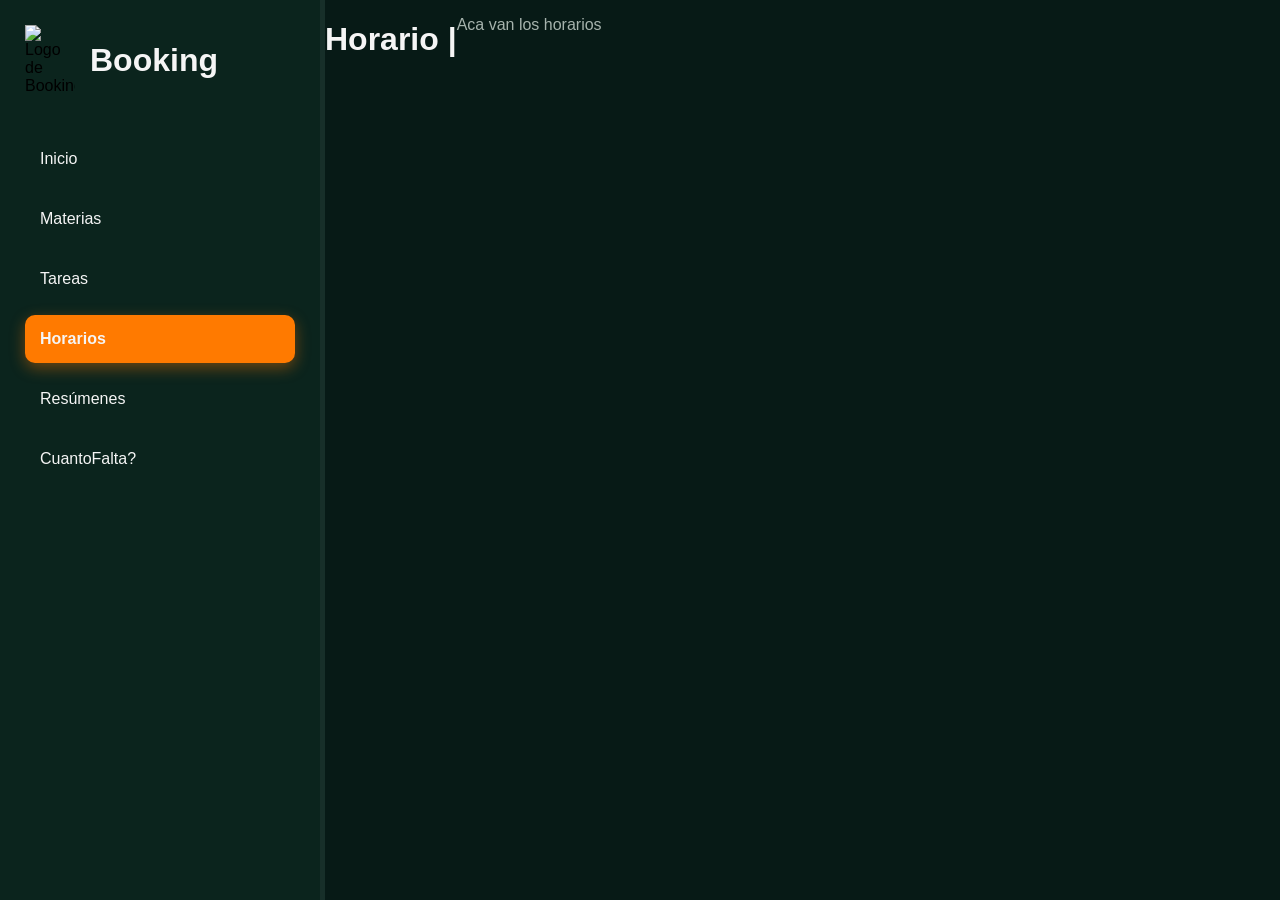
==== HTMLs/horario.html @ 636580c9 "Pequeños avances" ====
<!DOCTYPE html>
<html lang="es">

<head>
    <meta charset="UTF-8">
    <meta name="viewport" content="width=device-width, initial-scale=1.0">
    <title>Booking - Horario</title>
    <link rel="stylesheet" href="../style.css">
    <link rel="stylesheet" href="../CSSs/inicio.css">
    <link rel="preconnect" href="https://fonts.googleapis.com">
    <link rel="preconnect" href="https://fonts.gstatic.com/" crossorigin>
    <link href="https://fonts.googleapis.com/css2?family=Geist+Pixel&display=swap" rel="stylesheet">
    <link rel="shortcut icon" href="../Imgs/Logo_Texto.png" type="image/x-icon">
</head>

<body>
    <!-- <h1 class="titulo">Bienvenido a Booking</h1>
    <h3 class="subtitulo">inicio</h3> -->
    <div class="container">
        <aside class="sidebar">
            <div class="logo">
                <img src="../Imgs/logo.png" alt="Logo de Booking">
                <span class="nombre">Booking</span>
            </div>
            <nav class="menu">
                <ul>
                    <li><a href="inicio.html">Inicio</a></li>
                    <li><a href="materias.html">Materias</a></li>
                    <li><a href="tareas.html">Tareas</a></li>
                    <li><a href="horario.html" class="active">Horarios</a></li>
                    <li><a href="resumenes.html">Resúmenes</a></li>
                    <li><a href="https://xbrucapoo.github.io/CuantoFalta-/">CuantoFalta?</a></li>
                </ul>
            </nav>
        </aside>
        <h1 class="titulo">Horario | </h1>
        <p class="subtitulo">Aca van los horarios</p>
    </div>
</body>
</html>

</html>
---- style.css ----
/*paleta de colores  */

:root {
--bg:                    #071A16; /*--Fondo principal	Verde muy oscuro*/	
--bg-secundario:         #0B241D; /*--Fondo secundario	Verde oscuro*/	
--tarjeta:               #102C24; /*--Tarjetas Cards	Verde grisáceo*/	
--sidebar-color:         #081D18; /*--Sidebar	Verde profundo*/	
--bordes:                #1D4A3E; /*--Bordes	Verde oscuro*/	
--Text-color:            #F5F5F5; /*--Texto principal	Blanco*/	
--Text-secundario:       #A6B3AD; /*--Texto secundario	Gris claro*/	
--Text-deshabilitado:    #68746F; /*--Texto deshabilitado	Gris oscuro*/	
--Color-principal:       #FF7A00; /*--Naranja principal*/		
--naranja-hover:         #FF922E; /*--Naranja hover*/		
--naranja-oscuro:        #D86400; /*--Naranja oscuro pressed*/		
--Exito:                 #22C55E; /*--Éxito*/		
--Advertencia:           #FACC15; /*--Advertencia*/		
--Error:                 #EF4444; /*--Error*/	
--Informacion:           #3B82F6; /*--Información*/	 
}
---- CSSs/inicio.css ----
/* paleta de colores  */ 

:root {
--bg:                    #071A16; /*--Fondo principal	Verde muy oscuro*/	
--bg-secundario:         #0B241D; /*--Fondo secundario	Verde oscuro*/	
--tarjeta:               #102C24; /*--Tarjetas Cards	Verde grisáceo*/	
--sidebar-color:         #081D18; /*--Sidebar	Verde profundo*/	
--bordes:                #1D4A3E; /*--Bordes	Verde oscuro*/	
--Text-color:            #F5F5F5; /*--Texto principal	Blanco*/	
--Text-secundario:       #A6B3AD; /*--Texto secundario	Gris claro*/	
--Text-deshabilitado:    #68746F; /*--Texto deshabilitado	Gris oscuro*/	
--Color-principal:       #FF7A00; /*--Naranja principal*/		
--hover-naranja:         #FF922E; /*--Naranja hover*/		
--naranja-oscuro:        #D86400; /*--Naranja oscuro pressed*/		
--Exito:                 #22C55E; /*--Éxito*/		
--Advertencia:           #FACC15; /*--Advertencia*/		
--Error:                 #EF4444; /*--Error*/	
--Informacion:           #3B82F6; /*--Información*/	 
}

body {
    font-family: 'Geist Pixel', sans-serif;
    margin: 0;
    padding: 0;
    background: var(--bg);
}

.titulo {
    color: var(--Text-color); 
    font-family: 'Geist Pixel', sans-serif; 

}

.subtitulo {
    color: var(--Text-secundario);
    font-family: 'Geist Pixel', sans-serif;
}

.container{
    display:flex;
    height:100vh;
}

.sidebar{
    width:270px;
    background:var(--bg-secundario);
    display:flex;
    flex-direction:column;
    padding:25px;
    border-right:5px solid rgba(255,255,255,.05);
    font-family: 'Geist Pixel', sans-serif;
}

.logo{
    display: flex;
    align-items: center;
    gap: 15px;
    margin-bottom: 40px;
}

.logo img{
    width: 50px;
}

.nombre{
    font-size: 2rem;
    font-weight: bold;
    color: var(--Text-color);
    font-family: 'Geist Pixel', sans-serif;
}

.menu{
    width: 100%;
    font-family: 'Geist Pixel', sans-serif;
}

.menu ul{
    list-style: none;
    padding: 0;
    margin: 0;
}

.menu li{
    margin-bottom: 12px;
}

.menu a{
    display: flex;
    align-items: center;
    padding: 15px;
    text-decoration: none;
    color: var(--Text-color);
    border-radius: 10px;
    transition: all .25s ease;
}

.menu a:hover{
    background: var(--bordes);
    transform: translateX(6px);
}

.menu a.active{
    background: var(--Color-principal);
    color: var(--Text-color);
    font-weight: 600;
    box-shadow: 0 5px 15px rgba(255, 122, 0, .4);
}
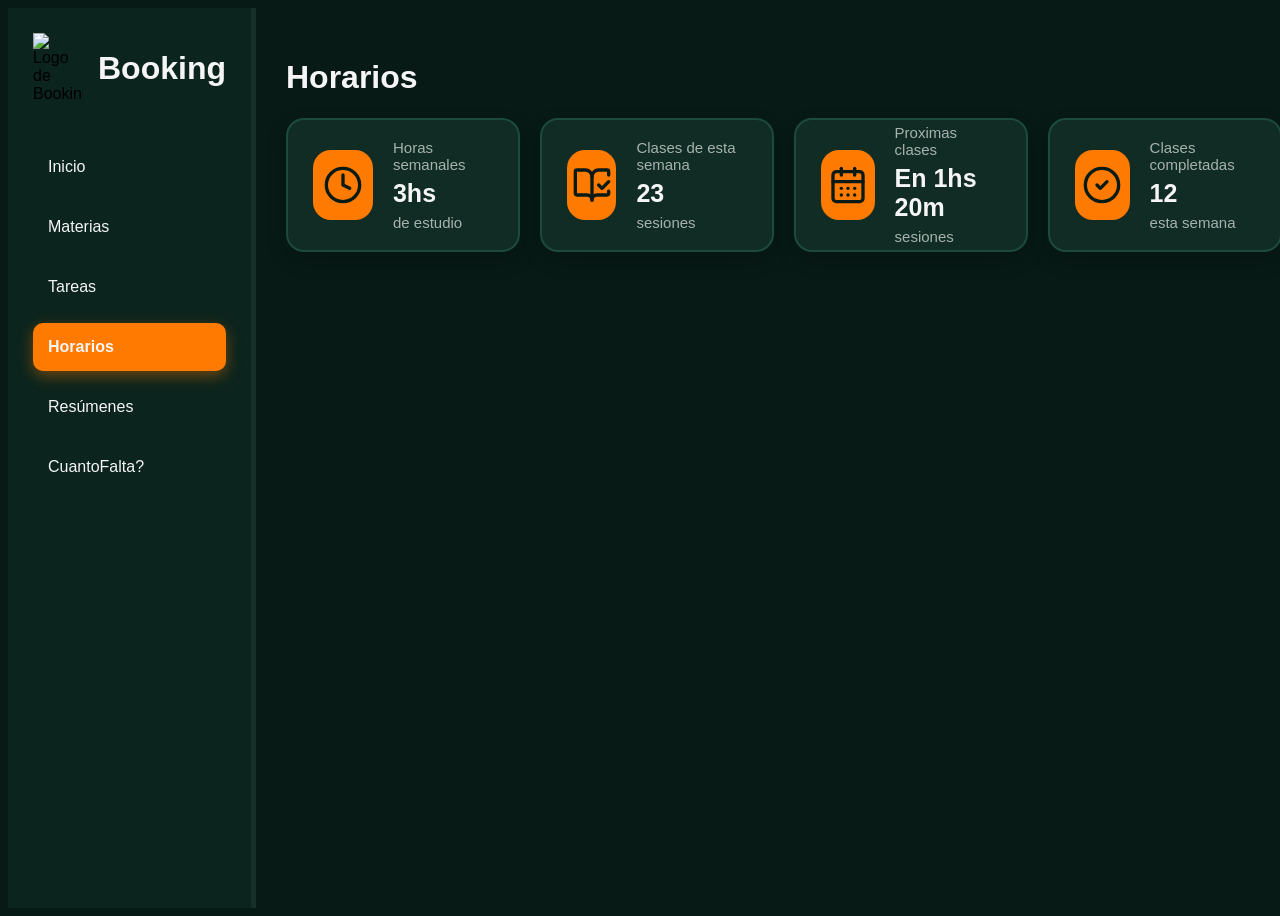
==== commit 3f5e535e: "horarios en procedimiento" ====
--- a/HTMLs/horario.html
+++ b/HTMLs/horario.html
@@ -7,10 +7,12 @@
     <title>Booking - Horario</title>
     <link rel="stylesheet" href="../style.css">
     <link rel="stylesheet" href="../CSSs/inicio.css">
+    <link rel="stylesheet" href="../CSSs/horario.css">
     <link rel="preconnect" href="https://fonts.googleapis.com">
     <link rel="preconnect" href="https://fonts.gstatic.com/" crossorigin>
     <link href="https://fonts.googleapis.com/css2?family=Geist+Pixel&display=swap" rel="stylesheet">
     <link rel="shortcut icon" href="../Imgs/Logo_Texto.png" type="image/x-icon">
+
 </head>
 
 <body>
@@ -33,9 +35,95 @@
                 </ul>
             </nav>
         </aside>
-        <h1 class="titulo">Horario | </h1>
-        <p class="subtitulo">Aca van los horarios</p>
+        
+
+        <main class="contenido">  
+            
+            <h1 class="titulo">Horarios </h1>
+
+            <section class="card-superior">
+
+                <section class="tarjeta">
+                    <div class="titulo-section">
+                        <div class="icono-horario-semanal">
+                            <svg xmlns="http://www.w3.org/2000/svg" width="50" height="50"
+                            viewBox="0 0 24 24" fill="none" stroke="currentColor" stroke-width="2"
+                            stroke-linecap="round" stroke-linejoin="round" class="lucide lucide-clock-icon lucide-clock">
+                            <circle cx="12" cy="12" r="10"/>
+                            <path d="M12 6v6l4 2"/>
+                        </svg> 
+                        </div>
+                        <div class="texto">
+                            <p class="titulo-tarjeta">Horas semanales</p>
+                            <h2>3hs</h2>
+                            <p>de estudio</p>
+                        </div>
+                        </div>
+                </section>
+
+                <section class="tarjeta">
+                    <div class="titulo-section">
+
+                        <div class="icono-clases-semanales">
+                            <svg xmlns="http://www.w3.org/2000/svg" width="24" height="24"
+                                viewBox="0 0 24 24" fill="none" stroke="currentColor" stroke-width="2"
+                                stroke-linecap="round" stroke-linejoin="round" class="lucide lucide-book-open-check-icon lucide-book-open-check">
+                                <path d="M12 21V7"/><path d="m16 12 2 2 4-4"
+                                /><path d="M22 6V4a1 1 0 0 0-1-1h-5a4 4 0 0 0-4 4 4 4 0 0 0-4-4H3a1 1 0 0 0-1 1v13a1 1 0 0 0 1 1h6a3 3 0 0 1 3 3 3 3 0 0 1 3-3h6a1 1 0 0 0 1-1v-1.3"/>
+                            </svg>
+                        </div>
+                        <div class="texto">
+                            <p class="titulo-tarjeta">Clases de esta semana</p>
+                            <h2>23</h2>
+                            <p>sesiones</p>
+                        </div>
+                        </div>
+                </section>
+
+                <section class="tarjeta">
+                    <div class="titulo-section">
+
+                        <div class="icono-clases-proximas">
+                            <svg xmlns="http://www.w3.org/2000/svg" width="24" height="24" viewBox="0 0 24 24"
+                                fill="none" stroke="currentColor" stroke-width="2" stroke-linecap="round"
+                                stroke-linejoin="round" class="lucide lucide-calendar-days-icon lucide-calendar-days">
+                                <path d="M8 2v4"/><path d="M16 2v4"/><rect width="18" height="18" x="3" y="4" rx="2"/><path d="M3 10h18"
+                                /><path d="M8 14h.01"/><path d="M12 14h.01"/><path d="M16 14h.01"/><path d="M8 18h.01"/><path d="M12 18h.01"/><path d="M16 18h.01"/>
+                            </svg>
+                        </div>
+                        <div class="texto">
+                            <p class="titulo-tarjeta">Proximas clases</p>
+                            <h2>En 1hs 20m</h2>
+                            <p>sesiones</p>
+                        </div>
+                        </div>
+                </section>
+
+                <section class="tarjeta">
+                    <div class="titulo-section">
+
+                        <div class="icono-clases-completadas">
+                            <svg xmlns="http://www.w3.org/2000/svg" width="24" height="24" 
+                            viewBox="0 0 24 24" fill="none" stroke="currentColor" stroke-width="2" 
+                            stroke-linecap="round" stroke-linejoin="round" class="lucide lucide-circle-check-icon lucide-circle-check">
+                            <circle cx="12" cy="12" r="10"/><path d="m9 12 2 2 4-4"/>
+                        </svg>
+                        </div>
+                        <div class="texto">
+                            <p class="titulo-tarjeta">Clases completadas</p>
+                            <h2>12</h2>
+                            <p>esta semana</p>
+                        </div>
+                        </div>
+                </section>
+
+            </section>
+    
+        </main>
     </div>
+
+
+
 </body>
 </html>
 
--- a/style.css
+++ b/style.css
@@ -10,10 +10,25 @@
 --Text-secundario:       #A6B3AD; /*--Texto secundario	Gris claro*/	
 --Text-deshabilitado:    #68746F; /*--Texto deshabilitado	Gris oscuro*/	
 --Color-principal:       #FF7A00; /*--Naranja principal*/		
---naranja-hover:         #FF922E; /*--Naranja hover*/		
+--hover-naranja:         #FF922E; /*--Naranja hover*/		
 --naranja-oscuro:        #D86400; /*--Naranja oscuro pressed*/		
 --Exito:                 #22C55E; /*--Éxito*/		
 --Advertencia:           #FACC15; /*--Advertencia*/		
 --Error:                 #EF4444; /*--Error*/	
---Informacion:           #3B82F6; /*--Información*/	 
-}+--Informacion:           #3B82F6; /*--Información*/	
+
+
+font-family: "Geist Pixel", sans-serif;
+}
+
+.geist-pixel-uniquifier> {
+  font-family: "Geist Pixel", sans-serif;
+  font-optical-sizing: auto;
+  font-weight: 400;
+  font-style: normal;
+  font-variation-settings:
+    "ELSH" 0;
+}
+body {
+    background-color: var(--bg);
+}
--- a/CSSs/inicio.css
+++ b/CSSs/inicio.css
@@ -1,44 +1,37 @@
-/* paleta de colores  */ 
-
 :root {
---bg:                    #071A16; /*--Fondo principal	Verde muy oscuro*/	
---bg-secundario:         #0B241D; /*--Fondo secundario	Verde oscuro*/	
---tarjeta:               #102C24; /*--Tarjetas Cards	Verde grisáceo*/	
---sidebar-color:         #081D18; /*--Sidebar	Verde profundo*/	
---bordes:                #1D4A3E; /*--Bordes	Verde oscuro*/	
---Text-color:            #F5F5F5; /*--Texto principal	Blanco*/	
---Text-secundario:       #A6B3AD; /*--Texto secundario	Gris claro*/	
---Text-deshabilitado:    #68746F; /*--Texto deshabilitado	Gris oscuro*/	
---Color-principal:       #FF7A00; /*--Naranja principal*/		
---hover-naranja:         #FF922E; /*--Naranja hover*/		
---naranja-oscuro:        #D86400; /*--Naranja oscuro pressed*/		
---Exito:                 #22C55E; /*--Éxito*/		
---Advertencia:           #FACC15; /*--Advertencia*/		
---Error:                 #EF4444; /*--Error*/	
---Informacion:           #3B82F6; /*--Información*/	 
-}
-
-body {
-    font-family: 'Geist Pixel', sans-serif;
-    margin: 0;
-    padding: 0;
-    background: var(--bg);
+--bg:                    #071A16;
+--bg-secundario:         #0B241D;
+--tarjeta:               #102C24;
+--sidebar-color:         #081D18;
+--bordes:                #1D4A3E;
+--Text-color:            #F5F5F5;
+--Text-secundario:       #A6B3AD;
+--Text-deshabilitado:    #68746F;
+--Color-principal:       #FF7A00;
+--hover-naranja:         #FF922E;
+--naranja-oscuro:        #D86400;
+--Exito:                 #22C55E;
+--Advertencia:           #FACC15;
+--Error:                 #EF4444;
+--Informacion:           #3B82F6;
+}
+
+.material-symbols-outlined {
+    color: var(--Text-color);
 }
 
 .titulo {
     color: var(--Text-color); 
-    font-family: 'Geist Pixel', sans-serif; 
 
 }
 
 .subtitulo {
-    color: var(--Text-secundario);
-    font-family: 'Geist Pixel', sans-serif;
+    color: var(--Text-color);
 }
 
 .container{
     display:flex;
-    height:100vh;
+    min-height:100vh;
 }
 
 .sidebar{
@@ -48,7 +41,7 @@
     flex-direction:column;
     padding:25px;
     border-right:5px solid rgba(255,255,255,.05);
-    font-family: 'Geist Pixel', sans-serif;
+    box-sizing: border-box;
 }
 
 .logo{
@@ -66,12 +59,10 @@
     font-size: 2rem;
     font-weight: bold;
     color: var(--Text-color);
-    font-family: 'Geist Pixel', sans-serif;
 }
 
 .menu{
     width: 100%;
-    font-family: 'Geist Pixel', sans-serif;
 }
 
 .menu ul{
@@ -106,3 +97,564 @@
     box-shadow: 0 5px 15px rgba(255, 122, 0, .4);
 }
 
+.content{
+    flex: 1;
+    background: var(--bg);
+    padding: 40px;
+    box-sizing: border-box;
+}
+
+.header-top{
+    display: flex;
+    align-items: flex-start;
+    justify-content: space-between;
+    gap: 20px;
+    flex-wrap: wrap;
+}
+
+.header-acciones{
+    display: flex;
+    align-items: center;
+    gap: 16px;
+    margin-top: 4px;
+}
+
+.buscador{
+    display: flex;
+    align-items: center;
+    gap: 10px;
+    background: var(--bg-secundario);
+    border: 1px solid var(--bordes);
+    border-radius: 12px;
+    padding: 11px 18px;
+    min-width: 240px;
+    transition: border-color .25s ease;
+}
+
+.buscador:focus-within{
+    border-color: var(--Color-principal);
+}
+
+.buscador svg{
+    width: 18px;
+    height: 18px;
+    color: var(--Text-deshabilitado);
+    flex-shrink: 0;
+}
+
+.buscador input{
+    background: transparent;
+    border: none;
+    outline: none;
+    color: var(--Text-color);
+    font-size: .95rem;
+    width: 100%;
+}
+
+.buscador input::placeholder{
+    color: var(--Text-deshabilitado);
+}
+
+.notificaciones{
+    position: relative;
+    display: flex;
+    align-items: center;
+    justify-content: center;
+    width: 44px;
+    height: 44px;
+    background: var(--bg-secundario);
+    border: 1px solid var(--bordes);
+    border-radius: 12px;
+    cursor: pointer;
+    transition: border-color .25s ease, transform .2s ease;
+    flex-shrink: 0;
+}
+
+.notificaciones:hover{
+    border-color: var(--Color-principal);
+    transform: translateY(-2px);
+}
+
+.notificaciones svg{
+    width: 20px;
+    height: 20px;
+    color: var(--Text-color);
+}
+
+.notificaciones .badge{
+    position: absolute;
+    top: -6px;
+    right: -6px;
+    background: var(--Color-principal);
+    color: var(--Text-color);
+    font-size: .7rem;
+    font-weight: 700;
+    min-width: 18px;
+    height: 18px;
+    border-radius: 999px;
+    display: flex;
+    align-items: center;
+    justify-content: center;
+    padding: 0 4px;
+    box-shadow: 0 0 0 3px var(--bg);
+}
+
+.tarjeta{
+    background: var(--tarjeta);
+    color: var(--Text-color);
+    padding: 22px;
+    border-radius: 14px;
+    border: 1px solid var(--bordes);
+    box-shadow: 0 8px 20px rgba(0, 0, 0, .18);
+    transition: transform .25s ease, box-shadow .25s ease, border-color .25s ease;
+}
+
+.tarjeta:hover{
+    transform: translateY(-4px);
+    box-shadow: 0 14px 28px rgba(0, 0, 0, .28);
+    border-color: var(--Color-principal);
+}
+
+.tarjetas-stats{
+    margin-top: 30px;
+    display: grid;
+    grid-template-columns: repeat(auto-fit, minmax(240px, 1fr));
+    gap: 22px;
+    max-width: 600px;
+}
+
+.tarjeta.stat{
+    display: flex;
+    align-items: center;
+    gap: 16px;
+}
+
+.stat-icono{
+    width: 52px;
+    height: 52px;
+    border-radius: 12px;
+    display: flex;
+    align-items: center;
+    justify-content: center;
+    flex-shrink: 0;
+}
+
+.stat-icono svg{
+    width: 24px;
+    height: 24px;
+}
+
+.icono-materias{
+    background: rgba(255, 122, 0, .15);
+    color: var(--Color-principal);
+}
+
+.icono-tareas{
+    background: rgba(59, 130, 246, .15);
+    color: var(--Informacion);
+}
+
+.stat-texto p:first-child{
+    color: var(--Text-secundario);
+    margin: 0 0 6px 0;
+    font-size: .85rem;
+}
+
+.stat-texto h1{
+    margin: 0;
+    font-size: 2rem;
+    line-height: 1;
+}
+
+.stat-texto p:last-child{
+    color: var(--Text-deshabilitado);
+    margin: 6px 0 0 0;
+    font-size: .8rem;
+}
+
+.grid-dashboard{
+    margin-top: 25px;
+    display: grid;
+    grid-template-columns: 1.4fr 1fr 1fr;
+    gap: 22px;
+    align-items: start;
+}
+
+.panel-header{
+    display: flex;
+    align-items: center;
+    justify-content: space-between;
+    margin-bottom: 18px;
+}
+
+.panel-header h2{
+    margin: 0;
+    font-size: 1.05rem;
+    color: var(--Text-color);
+}
+
+.ver-todas{
+    color: var(--Color-principal);
+    text-decoration: none;
+    font-size: .82rem;
+    font-weight: 600;
+    transition: color .2s ease;
+}
+
+.ver-todas:hover{
+    color: var(--hover-naranja);
+}
+
+.lista-tareas{
+    list-style: none;
+    padding: 0;
+    margin: 0;
+}
+
+.lista-tareas li{
+    display: flex;
+    align-items: center;
+    gap: 12px;
+    padding: 13px 0;
+    border-bottom: 1px solid var(--bordes);
+}
+
+.lista-tareas li:last-child{
+    border-bottom: none;
+    padding-bottom: 0;
+}
+
+.lista-tareas li:first-child{
+    padding-top: 0;
+}
+
+.tarea-prioridad{
+    width: 8px;
+    height: 8px;
+    border-radius: 50%;
+    background: var(--Error);
+    flex-shrink: 0;
+}
+
+.lista-tareas li:nth-child(2) .tarea-prioridad{
+    background: var(--Informacion);
+}
+
+.lista-tareas li:nth-child(3) .tarea-prioridad{
+    background: var(--Advertencia);
+}
+
+.lista-tareas li:nth-child(4) .tarea-prioridad{
+    background: var(--Exito);
+}
+
+.lista-tareas input[type="checkbox"]{
+    width: 18px;
+    height: 18px;
+    accent-color: var(--Color-principal);
+    flex-shrink: 0;
+    cursor: pointer;
+}
+
+.tarea-info{
+    flex: 1;
+    min-width: 0;
+}
+
+.tarea-nombre{
+    margin: 0;
+    font-size: .93rem;
+    color: var(--Text-color);
+}
+
+.tarea-materia{
+    margin: 4px 0 0 0;
+    font-size: .78rem;
+    color: var(--Text-secundario);
+}
+
+.tarea-fecha{
+    font-size: .78rem;
+    color: var(--Text-secundario);
+    white-space: nowrap;
+    background: var(--bg-secundario);
+    border: 1px solid var(--bordes);
+    padding: 4px 10px;
+    border-radius: 999px;
+    flex-shrink: 0;
+}
+
+.nueva-tarea{
+    width: 100%;
+    margin-top: 18px;
+    padding: 12px;
+    background: transparent;
+    border: 1px dashed var(--bordes);
+    border-radius: 10px;
+    color: var(--Color-principal);
+    font-weight: 600;
+    cursor: pointer;
+    transition: border-color .25s ease, background .25s ease;
+}
+
+.nueva-tarea:hover{
+    border-color: var(--Color-principal);
+    background: rgba(255, 122, 0, .08);
+}
+
+.calendario-nav{
+    justify-content: space-between;
+}
+
+.calendario-nav h2{
+    font-size: .95rem;
+}
+
+.nav-mes{
+    background: var(--bg-secundario);
+    border: 1px solid var(--bordes);
+    border-radius: 8px;
+    width: 28px;
+    height: 28px;
+    color: var(--Text-secundario);
+    font-size: 1.1rem;
+    cursor: pointer;
+    line-height: 1;
+    transition: border-color .2s ease, color .2s ease;
+}
+
+.nav-mes:hover{
+    border-color: var(--Color-principal);
+    color: var(--Color-principal);
+}
+
+.calendario-dias-semana{
+    display: grid;
+    grid-template-columns: repeat(7, 1fr);
+    text-align: center;
+    font-size: .68rem;
+    letter-spacing: .03em;
+    color: var(--Text-deshabilitado);
+    margin-bottom: 10px;
+}
+
+.calendario-grid{
+    display: grid;
+    grid-template-columns: repeat(7, 1fr);
+    gap: 4px;
+}
+
+.calendario-grid .dia{
+    aspect-ratio: 1;
+    display: flex;
+    align-items: center;
+    justify-content: center;
+    flex-direction: column;
+    border-radius: 8px;
+    font-size: .82rem;
+    color: var(--Text-color);
+    transition: background .2s ease;
+}
+
+.calendario-grid .dia:not(.hoy):hover{
+    background: var(--bg-secundario);
+}
+
+.calendario-grid .dia.otro-mes{
+    color: var(--Text-deshabilitado);
+}
+
+.calendario-grid .dia.hoy{
+    background: var(--Color-principal);
+    color: var(--Text-color);
+    font-weight: 700;
+}
+
+.calendario-grid .dia.con-evento::after{
+    content: '';
+    display: block;
+    width: 4px;
+    height: 4px;
+    border-radius: 50%;
+    background: var(--Color-principal);
+    margin-top: 3px;
+}
+
+.calendario-grid .dia.hoy.con-evento::after{
+    background: var(--Text-color);
+}
+
+.lista-pruebas{
+    list-style: none;
+    padding: 0;
+    margin: 0;
+}
+
+.lista-pruebas li{
+    display: flex;
+    align-items: center;
+    justify-content: space-between;
+    gap: 12px;
+    padding: 14px 0;
+    border-bottom: 1px solid var(--bordes);
+}
+
+.lista-pruebas li:first-child{
+    padding-top: 0;
+}
+
+.lista-pruebas li:last-child{
+    border-bottom: none;
+    padding-bottom: 0;
+}
+
+.prueba-materia{
+    margin: 0;
+    font-weight: 600;
+    font-size: .93rem;
+}
+
+.prueba-tema{
+    margin: 4px 0 0 0;
+    font-size: .78rem;
+    color: var(--Text-secundario);
+}
+
+.prueba-restante{
+    margin: 4px 0 0 0;
+    font-size: .72rem;
+    color: var(--Text-deshabilitado);
+}
+
+.prueba-fecha{
+    background: var(--bg-secundario);
+    border: 1px solid var(--bordes);
+    color: var(--Color-principal);
+    font-weight: 700;
+    font-size: .78rem;
+    padding: 8px 12px;
+    border-radius: 10px;
+    text-align: center;
+    white-space: nowrap;
+    flex-shrink: 0;
+}
+
+.ver-todas-pruebas{
+    display: block;
+    margin-top: 16px;
+    text-align: left;
+}
+
+.materias-panel{
+    margin-top: 25px;
+}
+
+.lista-materias{
+    list-style: none;
+    padding: 0;
+    margin: 0;
+    display: flex;
+    flex-direction: column;
+    gap: 18px;
+}
+
+.lista-materias li{
+    display: grid;
+    grid-template-columns: 24px 170px 1fr 46px;
+    align-items: center;
+    gap: 16px;
+}
+
+.materia-icono{
+    width: 12px;
+    height: 12px;
+    border-radius: 4px;
+    background: var(--Color-principal);
+}
+
+.lista-materias li:nth-child(2) .materia-icono{
+    background: var(--Informacion);
+}
+
+.lista-materias li:nth-child(3) .materia-icono{
+    background: var(--Error);
+}
+
+.lista-materias li:nth-child(4) .materia-icono{
+    background: var(--Exito);
+}
+
+.lista-materias li:nth-child(5) .materia-icono{
+    background: var(--Advertencia);
+}
+
+.materia-nombre{
+    font-size: .9rem;
+    color: var(--Text-color);
+}
+
+.materia-barra{
+    background: var(--bg-secundario);
+    border-radius: 999px;
+    height: 8px;
+    overflow: hidden;
+}
+
+.materia-progreso{
+    height: 100%;
+    background: var(--Color-principal);
+    border-radius: 999px;
+}
+
+.materia-porcentaje{
+    font-size: .85rem;
+    color: var(--Text-secundario);
+    text-align: right;
+}
+
+@media (max-width: 1100px){
+    .grid-dashboard{
+        grid-template-columns: 1fr 1fr;
+    }
+    .tareas-panel{
+        grid-column: 1 / -1;
+    }
+}
+
+@media (max-width: 720px){
+    .container{
+        flex-direction: column;
+    }
+    .sidebar{
+        width: 100%;
+    }
+    .grid-dashboard{
+        grid-template-columns: 1fr;
+    }
+    .tareas-panel{
+        grid-column: auto;
+    }
+    .lista-materias li{
+        grid-template-columns: 18px 100px 1fr 40px;
+    }
+    .header-top{
+        flex-direction: column;
+        align-items: stretch;
+    }
+    .header-acciones{
+        margin-top: 12px;
+    }
+    .buscador{
+        min-width: 0;
+        flex: 1;
+    }
+}
+
+.button {
+    background: var(--Informacion);
+    color: var(--Text-color);
+    border: none;
+    padding: 8px 8px;
+    border-radius: 8px;
+    cursor: pointer;
+}
--- a/CSSs/horario.css
+++ b/CSSs/horario.css
@@ -0,0 +1,280 @@
+/*paleta de colores  */
+
+:root {
+--bg:                    #071A16; /*--Fondo principal	Verde muy oscuro*/	
+--bg-secundario:         #0B241D; /*--Fondo secundario	Verde oscuro*/	
+--tarjeta:               #102C24; /*--Tarjetas Cards	Verde grisáceo*/	
+--sidebar-color:         #081D18; /*--Sidebar	Verde profundo*/	
+--bordes:                #1D4A3E; /*--Bordes	Verde oscuro*/	
+--Text-color:            #F5F5F5; /*--Texto principal	Blanco*/	
+--Text-secundario:       #A6B3AD; /*--Texto secundario	Gris claro*/	
+--Text-deshabilitado:    #68746F; /*--Texto deshabilitado	Gris oscuro*/	
+--Color-principal:       #FF7A00; /*--Naranja principal*/		
+--hover-naranja:         #FF922E; /*--Naranja hover*/		
+--naranja-oscuro:        #D86400; /*--Naranja oscuro pressed*/		
+--Exito:                 #22C55E; /*--Éxito*/		
+--Advertencia:           #FACC15; /*--Advertencia*/		
+--Error:                 #EF4444; /*--Error*/	
+--Informacion:           #3B82F6; /*--Información*/	 
+}
+/*body*/ 
+body {
+    background-color: var(--bg);
+}
+
+
+
+
+/* Main */ 
+
+.container{
+    display: flex;
+}
+
+.contenido{
+    flex: 1;
+    padding: 30px;
+}
+
+.titulo-section{
+    display: flex;
+    align-items: center;
+    gap: 20px;
+}
+
+.card-superior{
+    display: flex;
+    gap: 20px;
+}
+
+
+/* tarjeta 1 */
+
+.tarjeta{
+    width: 180px;
+    height: 80px;
+
+    background: var(--tarjeta);
+    border: 2px solid var(--borde);
+    border-radius: 18px;
+
+    display: flex;
+    align-items: center;
+    gap: 25px;
+
+    padding: 25px;
+}
+
+.icono-horario-semanal{
+    width: 70px;
+    height: 70px;
+
+    border-radius: 18px;
+    background: var(--Color-principal);
+
+    display: flex;
+    justify-content: center;
+    align-items: center;
+}
+
+.icono-horario-semanal svg{
+    width: 40px;
+    height: 40px;
+    color: var(--bg);
+}
+
+.texto{
+    display: flex;
+    flex-direction: column;
+}
+
+.titulo-tarjeta{
+    color: var(--Text-secundario);
+    font-size: 15px;
+    margin: 0;
+}
+
+.texto h2{
+    color: var(--Text-color);
+    font-size: 25px;
+    margin: 6px 0;
+}
+
+.texto p:last-child{
+    color: var(--Text-secundario);
+    font-size: 15px;
+    margin: 0;
+}
+
+/* tarjeta 2 */
+
+.tarjeta{
+    width: 180px;
+    height: 80px;
+
+    background: var(--tarjeta);
+    border: 2px solid var(--bordes);
+    border-radius: 18px;
+
+    display: flex;
+    align-items: center;
+    gap: 25px;
+
+    padding: 25px;
+}
+
+.icono-clases-semanales{
+    width: 70px;
+    height: 70px;
+
+    border-radius: 18px;
+    background: var(--Color-principal);
+
+    display: flex;
+    justify-content: center;
+    align-items: center;
+}
+
+.icono-clases-semanales svg{
+    width: 40px;
+    height: 40px;
+    color: var(--bg);
+}
+
+.texto{
+    display: flex;
+    flex-direction: column;
+}
+
+.titulo-tarjeta{
+    color: var(--Text-secundario);
+    font-size: 15px;
+    margin: 0;
+}
+
+.texto h2{
+    color: var(--Text-color);
+    font-size: 25px;
+    margin: 6px 0;
+}
+
+.texto p:last-child{
+    color: var(--Text-secundario);
+    font-size: 15px;
+    margin: 0;
+}
+
+/* tarjeta 3 */
+
+.tarjeta{
+    width: 180px;
+    height: 80px;
+
+    background: var(--tarjeta);
+    border: 2px solid var(--bordes);
+    border-radius: 18px;
+
+    display: flex;
+    align-items: center;
+    gap: 25px;
+
+    padding: 25px;
+}
+
+.icono-clases-proximas{
+    width: 70px;
+    height: 70px;
+
+    border-radius: 18px;
+    background: var(--Color-principal);
+
+    display: flex;
+    justify-content: center;
+    align-items: center;
+}
+
+.icono-clases-proximas svg{
+    width: 40px;
+    height: 40px;
+    color: var(--bg);
+}
+
+.texto{
+    display: flex;
+    flex-direction: column;
+}
+
+.titulo-tarjeta{
+    color: var(--Text-secundario);
+    font-size: 15px;
+    margin: 0;
+}
+
+.texto h2{
+    color: var(--Text-color);
+    font-size: 25px;
+    margin: 6px 0;
+}
+
+.texto p:last-child{
+    color: var(--Text-secundario);
+    font-size: 15px;
+    margin: 0;
+}
+
+/* tarjeta 4 */
+.tarjeta{
+    width: 180px;
+    height: 80px;
+
+    background: var(--tarjeta);
+    border: 2px solid var(--bordes);
+    border-radius: 18px;
+
+    display: flex;
+    align-items: center;
+    gap: 25px;
+
+    padding: 25px;
+}
+
+.icono-clases-completadas{
+    width: 70px;
+    height: 70px;
+
+    border-radius: 18px;
+    background: var(--Color-principal);
+
+    display: flex;
+    justify-content: center;
+    align-items: center;
+}
+
+.icono-clases-completadas svg{
+    width: 40px;
+    height: 40px;
+    color: var(--bg);
+}
+
+.texto{
+    display: flex;
+    flex-direction: column;
+}
+
+.titulo-tarjeta{
+    color: var(--Text-secundario);
+    font-size: 15px;
+    margin: 0;
+}
+
+.texto h2{
+    color: var(--Text-color);
+    font-size: 25px;
+    margin: 6px 0;
+}
+
+.texto p:last-child{
+    color: var(--Text-secundario);
+    font-size: 15px;
+    margin: 0;
+}
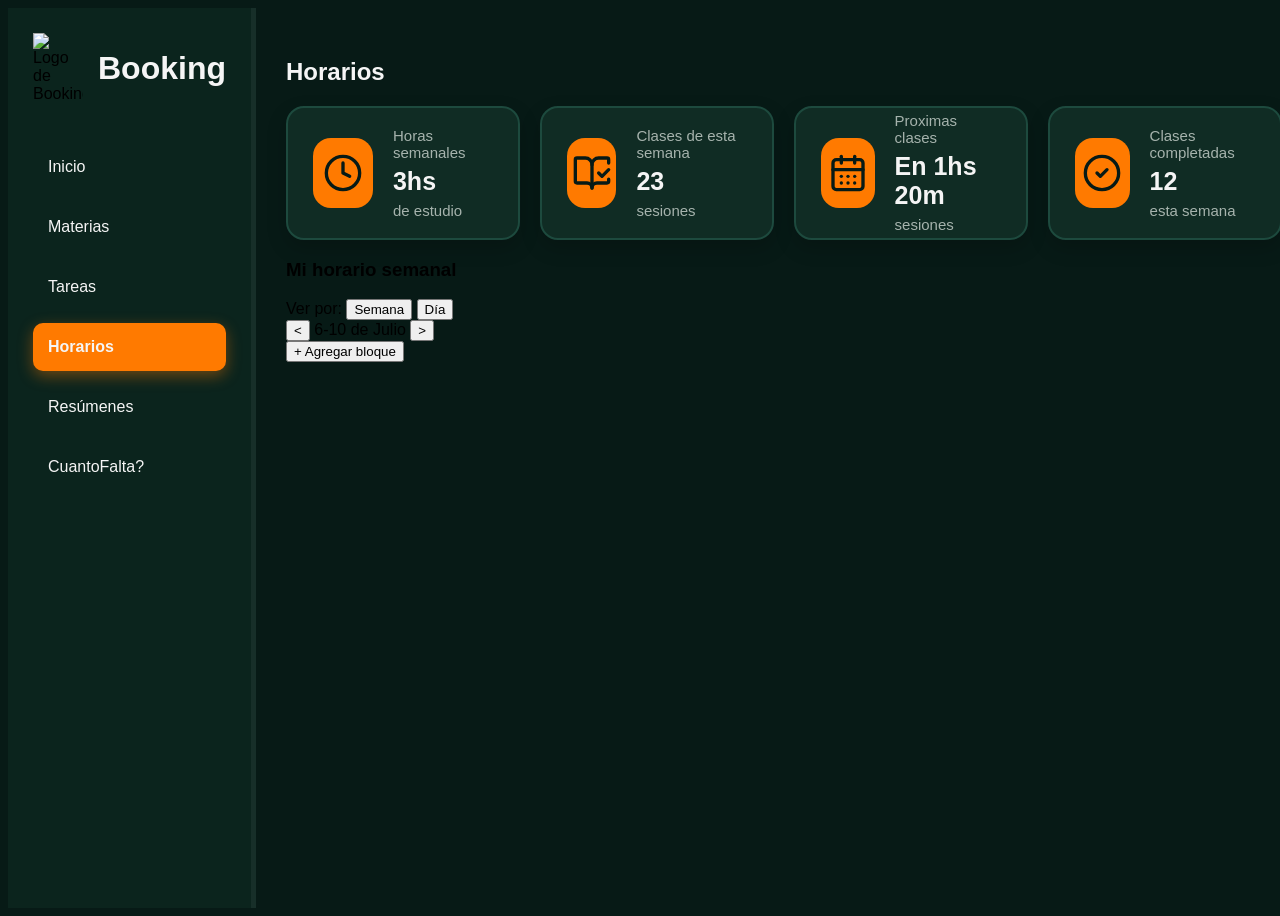
==== commit c3e6f2a5: "CuantoFaltaBooking" ====
--- a/HTMLs/horario.html
+++ b/HTMLs/horario.html
@@ -31,7 +31,7 @@
                     <li><a href="tareas.html">Tareas</a></li>
                     <li><a href="horario.html" class="active">Horarios</a></li>
                     <li><a href="resumenes.html">Resúmenes</a></li>
-                    <li><a href="https://xbrucapoo.github.io/CuantoFalta-/">CuantoFalta?</a></li>
+                    <li><a href="https://xbrucapoo.github.io/CuantoFalta--Booking/">CuantoFalta?</a></li>
                 </ul>
             </nav>
         </aside>
@@ -39,7 +39,7 @@
 
         <main class="contenido">  
             
-            <h1 class="titulo">Horarios </h1>
+            <h2 class="titulo">Horarios </h2>
 
             <section class="card-superior">
 
@@ -118,7 +118,40 @@
                 </section>
 
             </section>
-    
+            
+            <section class="horario-semanal">
+                    <div class="encabezado">
+                        <h3 class="mi-horario">Mi horario semanal</h3>
+
+                        <div class="controles">
+
+                            <div class="vista-horario">
+
+                                <span class="texto-ver">Ver por:</span>
+
+                                <button class="btn-vista activo" data-vista="semana">Semana</button>
+                                <button class="btn-vista" data-vista="dia">Día</button>
+                            </div>
+
+                            <div class="dias">
+                                <button class="btn-flecha"> < </button>
+
+                                <span id="fecha-actual">
+                                    6-10 de Julio
+                                </span>
+
+                                <button class="btn-flecha"> > </button>
+                            </div>
+
+                            <div>
+                                <button class="btn-agregar-bloque">
+                                        + Agregar bloque
+                                </button>
+                            </div>
+                        </div>
+                    </div>
+            </section>
+
         </main>
     </div>
 
